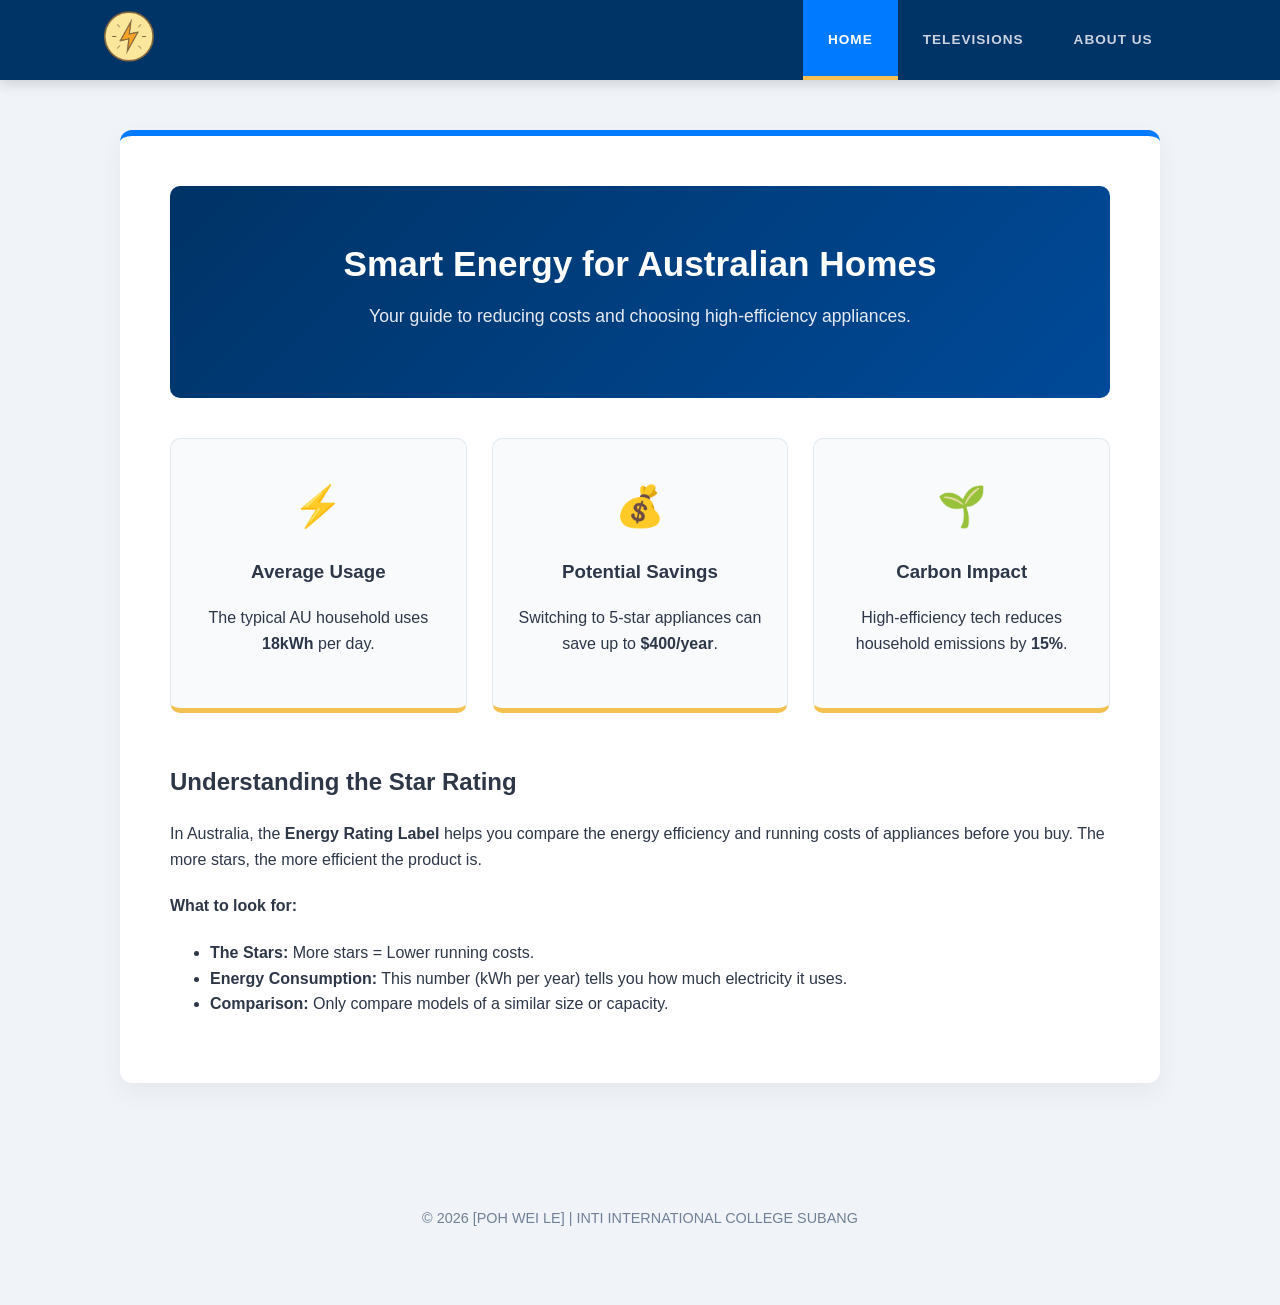
==== Exercise 0.2/energy-webpage-v1/index.html @ 5f078d27 "Exercise 0.2_POH WEI LE" ====
<!DOCTYPE html>
<html lang="en">
<head>
    <meta charset="UTF-8">
    <meta name="viewport" content="width=device-width, initial-scale=1.0">
    <title>Energy Wise Australia</title>
    <link rel="stylesheet" href="./css/styles.css?v=1.2">
</head>
<body>

    <header>
        <nav id="top-nav">
            <div class="logo-container">
                <img src="images/PowerIcon.png" alt="Power Logo" id="home-logo" onclick="showPage('home')">
            </div>
            <ul class="nav-links">
                <li><a href="#" id="link-home" class="active" onclick="showPage('home')">Home</a></li>
                <li><a href="#" id="link-televisions" onclick="showPage('televisions')">Televisions</a></li>
                <li><a href="#" id="link-about" onclick="showPage('about')">About Us</a></li>
            </ul>
        </nav>
    </header>

    <main id="content">
        <section id="home" class="page">
            <div class="hero-banner">
                <h1>Smart Energy for Australian Homes</h1>
                <p class="subtitle">Your guide to reducing costs and choosing high-efficiency appliances.</p>
            </div>

            <div class="stats-grid">
                <div class="stat-card">
                    <span class="stat-icon">⚡</span>
                    <h3>Average Usage</h3>
                    <p>The typical AU household uses <strong>18kWh</strong> per day.</p>
                </div>
                <div class="stat-card">
                    <span class="stat-icon">💰</span>
                    <h3>Potential Savings</h3>
                    <p>Switching to 5-star appliances can save up to <strong>$400/year</strong>.</p>
                </div>
                <div class="stat-card">
                    <span class="stat-icon">🌱</span>
                    <h3>Carbon Impact</h3>
                    <p>High-efficiency tech reduces household emissions by <strong>15%</strong>.</p>
                </div>
            </div>

            <div class="info-section">
                <h2>Understanding the Star Rating</h2>
                <p>In Australia, the <strong>Energy Rating Label</strong> helps you compare the energy efficiency and running costs of appliances before you buy. The more stars, the more efficient the product is.</p>
                
                <div class="label-guide">
                    <div class="guide-text">
                        <h4>What to look for:</h4>
                        <ul>
                            <li><strong>The Stars:</strong> More stars = Lower running costs.</li>
                            <li><strong>Energy Consumption:</strong> This number (kWh per year) tells you how much electricity it uses.</li>
                            <li><strong>Comparison:</strong> Only compare models of a similar size or capacity.</li>
                        </ul>
                    </div>
                </div>
            </div>
        </section>

        <section id="televisions" class="page" style="display:none;">
            <h1>Television Energy Ratings</h1>
            <p>Compare the energy consumption of popular television models currently in the Australian market.</p>
            <div id="csv-table-container">
                <p>Loading energy data...</p>
            </div>
        </section>

        <section id="about" class="page" style="display:none;">
            <h1>About Energy Wise Australia</h1>
            <div class="about-container">
                <p class="lead-text">
                    Welcome to <strong>Energy Wise Australia</strong>, your independent resource for navigating the landscape of home appliance efficiency. 
                </p>

                <h3>Our Mission</h3>
                <p>
                    Our goal is simple: to empower Australian households with the data they need to reduce their carbon footprint and lower utility bills. Choosing the right appliance is about the long-term "total cost of ownership."
                </p>

                <div class="highlight-box">
                    <h4>Why Energy Ratings Matter:</h4>
                    <ul>
                        <li><strong>Financial Savings:</strong> High-efficiency appliances save hundreds annually.</li>
                        <li><strong>Environmental Impact:</strong> Lower demand reduces grid-wide emissions.</li>
                        <li><strong>Market Transparency:</strong> We provide accurate consumption figures (kWh/year).</li>
                    </ul>
                </div>

                <h3>The Australian Context</h3>
                <p>
                    Australia has some of the most rigorous energy rating standards in the world. The <strong>Star Rating</strong> system helps consumers compare products like televisions and refrigerators across different climate zones.
                </p>
            </div>
        </section>
    </main>

    <footer>
        <p>&copy; 2026 [POH WEI LE] | INTI INTERNATIONAL COLLEGE SUBANG</p>
    </footer>

    <script src="js/scripts.js"></script>
</body>
</html>
---- Exercise 0.2/energy-webpage-v1/css/styles.css ----
/* VARIABLES & RESET */
:root {
    --primary-blue: #003366;      /* Deep Navy */
    --electric-blue: #007BFF;     /* Action Blue */
    --bg-ice: #f0f4f8;            /* Soft Blue Background */
    --logo-yellow: #F3C052;       /* Your Logo Gold */
    --text-dark: #2d3748;
    --text-muted: #718096;
    --white: #ffffff;
}

* {
    box-sizing: border-box;
}

body {
    font-family: 'Segoe UI', Tahoma, Geneva, Verdana, sans-serif;
    margin: 0;
    background-color: var(--bg-ice);
    color: var(--text-dark);
    line-height: 1.6;
}

/* NAVIGATION BAR */
#top-nav {
    display: flex;
    justify-content: space-between;
    align-items: center;
    padding: 0 8%;
    background-color: var(--primary-blue);
    height: 80px;
    box-shadow: 0 4px 12px rgba(0,0,0,0.15);
    position: sticky;
    top: 0;
    z-index: 1000;
}

#home-logo {
    height: 55px;
    cursor: pointer;
    transition: transform 0.3s ease;
}

#home-logo:hover {
    transform: scale(1.1) rotate(5deg);
}

.nav-links {
    list-style: none;
    display: flex;
    margin: 0;
    height: 100%;
}

.nav-links li {
    display: flex;
    align-items: center;
}

.nav-links a {
    color: #cbd5e0;
    text-decoration: none;
    padding: 0 25px;
    height: 100%;
    display: flex;
    align-items: center;
    font-weight: 600;
    text-transform: uppercase;
    font-size: 0.85rem;
    letter-spacing: 1px;
    transition: all 0.3s ease;
}

/* Hover & Active Feedback */
.nav-links a:hover {
    color: var(--logo-yellow);
    background-color: rgba(255, 255, 255, 0.05);
}

.nav-links a.active {
    color: var(--white);
    background-color: var(--electric-blue);
    box-shadow: inset 0 -4px 0 var(--logo-yellow);
}

/* MAIN CONTENT LAYOUT */
main {
    max-width: 1100px;
    margin: 50px auto;
    padding: 0 30px;
}

.page {
    background: var(--white);
    padding: 50px;
    border-radius: 12px;
    box-shadow: 0 10px 25px rgba(0,0,0,0.05);
    border-top: 6px solid var(--electric-blue);
    animation: fadeIn 0.4s ease-out;
}

@keyframes fadeIn {
    from { opacity: 0; transform: translateY(10px); }
    to { opacity: 1; transform: translateY(0); }
}

/* HOME PAGE ELEMENTS */
.hero-banner {
    text-align: center;
    padding: 50px 30px;
    background: linear-gradient(135deg, var(--primary-blue), #004a99);
    color: var(--white);
    border-radius: 10px;
    margin-bottom: 40px;
}

.hero-banner h1 { margin: 0; font-size: 2.2rem; }
.subtitle { font-size: 1.1rem; opacity: 0.9; margin-top: 10px; }

.stats-grid {
    display: grid;
    grid-template-columns: repeat(auto-fit, minmax(280px, 1fr));
    gap: 25px;
    margin-bottom: 50px;
}

.stat-card {
    background: #f8fafc;
    padding: 35px 25px;
    border-radius: 10px;
    text-align: center;
    border: 1px solid #e2e8f0;
    border-bottom: 5px solid var(--logo-yellow);
    transition: transform 0.3s ease;
}

.stat-card:hover { transform: translateY(-8px); }
.stat-icon { font-size: 2.5rem; display: block; margin-bottom: 15px; }

/* DATA TABLE (THE WIDE LOOK) */
.energy-table {
    width: 100%;
    border-collapse: collapse;
    margin-top: 40px;
    border-radius: 10px;
    overflow: hidden;
    border: 1px solid #e2e8f0;
}

.energy-table th {
    background-color: var(--primary-blue);
    color: var(--white);
    padding: 22px 20px; /* Tall Headers */
    text-align: left;
    font-size: 0.9rem;
}

.energy-table td {
    padding: 25px 20px; /* Extra Wide vertical spacing */
    border-bottom: 1px solid #edf2f7;
    font-size: 1.05rem;
}

.energy-table tr:last-child td { border-bottom: none; }
.energy-table tr:nth-child(even) { background-color: #fcfdfe; }
.energy-table tr:hover { background-color: #f0f7ff; }

/* ABOUT PAGE ELEMENTS */
.lead-text {
    font-size: 1.25rem;
    color: var(--primary-blue);
    border-left: 5px solid var(--logo-yellow);
    padding-left: 20px;
    margin-bottom: 30px;
}

.highlight-box {
    background-color: #eef6ff;
    padding: 30px;
    border-radius: 8px;
    margin: 40px 0;
}

/* FOOTER */
footer {
    text-align: center;
    padding: 60px 20px;
    color: var(--text-muted);
    font-size: 0.9rem;
}
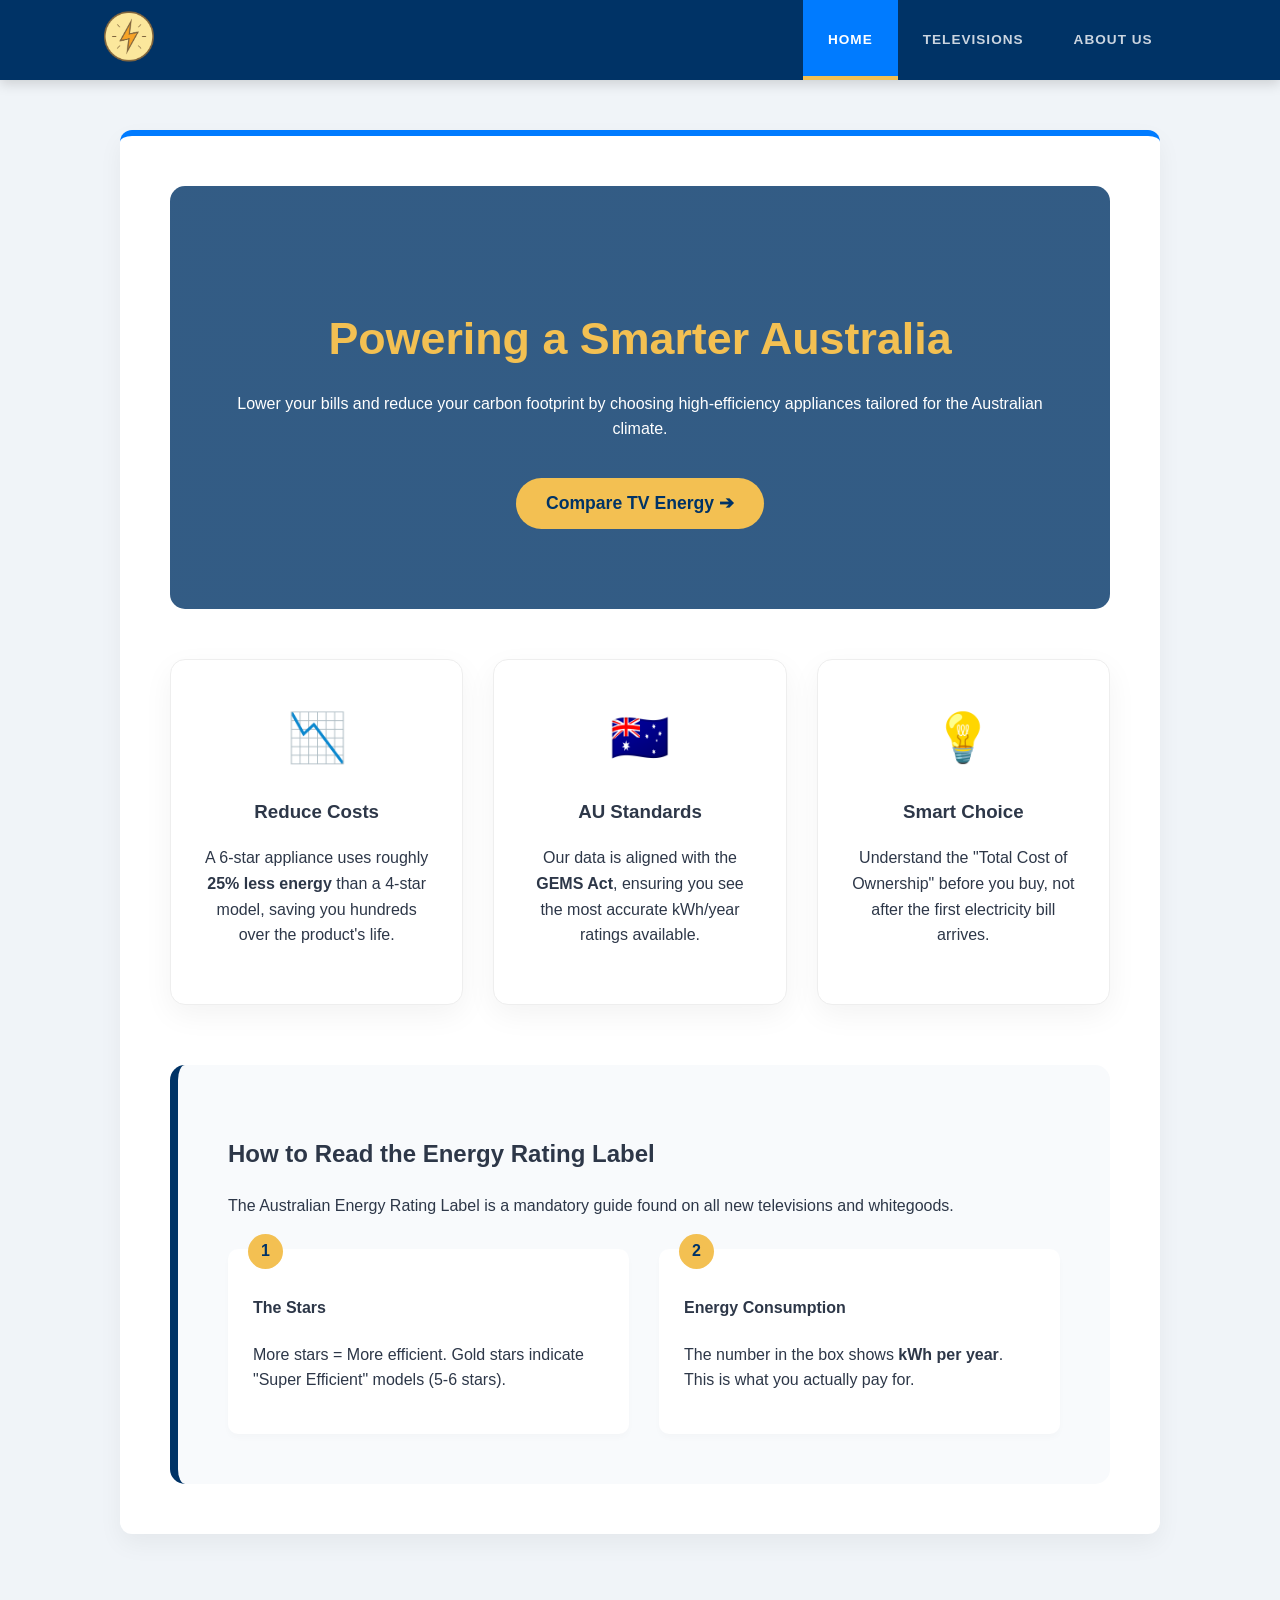
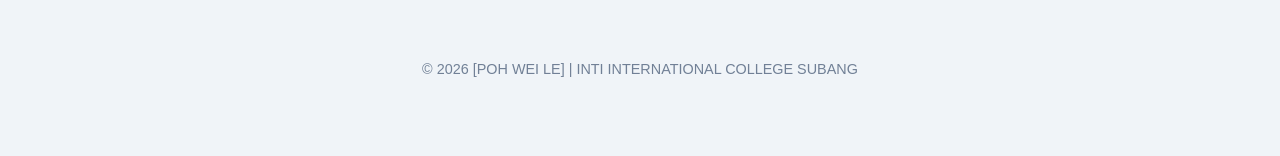
==== commit cd8a627a: "update" ====
--- a/Exercise 0.2/energy-webpage-v1/index.html
+++ b/Exercise 0.2/energy-webpage-v1/index.html
@@ -4,7 +4,7 @@
     <meta charset="UTF-8">
     <meta name="viewport" content="width=device-width, initial-scale=1.0">
     <title>Energy Wise Australia</title>
-    <link rel="stylesheet" href="./css/styles.css?v=1.2">
+    <link rel="stylesheet" href="./css/style.css">
 </head>
 <body>
 
@@ -23,41 +23,46 @@
 
     <main id="content">
         <section id="home" class="page">
-            <div class="hero-banner">
-                <h1>Smart Energy for Australian Homes</h1>
-                <p class="subtitle">Your guide to reducing costs and choosing high-efficiency appliances.</p>
-            </div>
-
-            <div class="stats-grid">
-                <div class="stat-card">
-                    <span class="stat-icon">⚡</span>
-                    <h3>Average Usage</h3>
-                    <p>The typical AU household uses <strong>18kWh</strong> per day.</p>
-                </div>
-                <div class="stat-card">
-                    <span class="stat-icon">💰</span>
-                    <h3>Potential Savings</h3>
-                    <p>Switching to 5-star appliances can save up to <strong>$400/year</strong>.</p>
-                </div>
-                <div class="stat-card">
-                    <span class="stat-icon">🌱</span>
-                    <h3>Carbon Impact</h3>
-                    <p>High-efficiency tech reduces household emissions by <strong>15%</strong>.</p>
+            <div class="hero-section">
+                <div class="hero-content">
+                    <h1>Powering a Smarter Australia</h1>
+                    <p>Lower your bills and reduce your carbon footprint by choosing high-efficiency appliances tailored for the Australian climate.</p>
+                    <button class="cta-button" onclick="showPage('televisions')">Compare TV Energy ➔</button>
                 </div>
             </div>
 
-            <div class="info-section">
-                <h2>Understanding the Star Rating</h2>
-                <p>In Australia, the <strong>Energy Rating Label</strong> helps you compare the energy efficiency and running costs of appliances before you buy. The more stars, the more efficient the product is.</p>
+            <div class="features-grid">
+                <div class="feature-card">
+                    <div class="card-icon">📉</div>
+                    <h3>Reduce Costs</h3>
+                    <p>A 6-star appliance uses roughly <strong>25% less energy</strong> than a 4-star model, saving you hundreds over the product's life.</p>
+                </div>
+                <div class="feature-card">
+                    <div class="card-icon">🇦🇺</div>
+                    <h3>AU Standards</h3>
+                    <p>Our data is aligned with the <strong>GEMS Act</strong>, ensuring you see the most accurate kWh/year ratings available.</p>
+                </div>
+                <div class="feature-card">
+                    <div class="card-icon">💡</div>
+                    <h3>Smart Choice</h3>
+                    <p>Understand the "Total Cost of Ownership" before you buy, not after the first electricity bill arrives.</p>
+                </div>
+            </div>
+
+            <div class="label-explainer">
+                <h2>How to Read the Energy Rating Label</h2>
+                <p>The Australian Energy Rating Label is a mandatory guide found on all new televisions and whitegoods.</p>
                 
-                <div class="label-guide">
-                    <div class="guide-text">
-                        <h4>What to look for:</h4>
-                        <ul>
-                            <li><strong>The Stars:</strong> More stars = Lower running costs.</li>
-                            <li><strong>Energy Consumption:</strong> This number (kWh per year) tells you how much electricity it uses.</li>
-                            <li><strong>Comparison:</strong> Only compare models of a similar size or capacity.</li>
-                        </ul>
+                <div class="guide-flex">
+                    <div class="guide-box">
+                        <span class="number">1</span>
+                        <h4>The Stars</h4>
+                        <p>More stars = More efficient. Gold stars indicate "Super Efficient" models (5-6 stars).</p>
+                    </div>
+                    <div class="guide-box">
+                        <span class="number">2</span>
+                        <h4>Energy Consumption</h4>
+                        <p>The number in the box shows <strong>kWh per year</strong>. This is what you actually pay for.</p>
                     </div>
                 </div>
             </div>
@@ -66,37 +71,59 @@
         <section id="televisions" class="page" style="display:none;">
             <h1>Television Energy Ratings</h1>
             <p>Compare the energy consumption of popular television models currently in the Australian market.</p>
+            
+            <div class="search-container">
+                <input type="text" id="tvSearch" onkeyup="filterTable()" placeholder="Search by Brand or Model...">
+            </div>
+
             <div id="csv-table-container">
                 <p>Loading energy data...</p>
             </div>
         </section>
 
         <section id="about" class="page" style="display:none;">
-            <h1>About Energy Wise Australia</h1>
-            <div class="about-container">
-                <p class="lead-text">
-                    Welcome to <strong>Energy Wise Australia</strong>, your independent resource for navigating the landscape of home appliance efficiency. 
-                </p>
+            <div class="about-hero">
+                <h1>Our Commitment to Australia</h1>
+                <p class="lead-text">Empowering households with transparency, data, and sustainable choices since 2026.</p>
+            </div>
 
-                <h3>Our Mission</h3>
-                <p>
-                    Our goal is simple: to empower Australian households with the data they need to reduce their carbon footprint and lower utility bills. Choosing the right appliance is about the long-term "total cost of ownership."
-                </p>
+            <div class="pillars-grid">
+                <div class="pillar-card">
+                    <div class="pillar-icon">🎯</div>
+                    <h4>Accuracy</h4>
+                    <p>We source data directly from national energy archives to ensure every kWh is accounted for.</p>
+                </div>
+                <div class="pillar-card">
+                    <div class="pillar-icon">🌿</div>
+                    <h4>Sustainability</h4>
+                    <p>Our mission is to reduce the national carbon footprint, one appliance at a time.</p>
+                </div>
+                <div class="pillar-card">
+                    <div class="pillar-icon">🤝</div>
+                    <h4>Independence</h4>
+                    <p>Energy Wise Australia is a neutral platform. Our star ratings are based on physics, not ads.</p>
+                </div>
+            </div>
 
-                <div class="highlight-box">
-                    <h4>Why Energy Ratings Matter:</h4>
-                    <ul>
-                        <li><strong>Financial Savings:</strong> High-efficiency appliances save hundreds annually.</li>
-                        <li><strong>Environmental Impact:</strong> Lower demand reduces grid-wide emissions.</li>
-                        <li><strong>Market Transparency:</strong> We provide accurate consumption figures (kWh/year).</li>
-                    </ul>
+            <div class="about-content-split">
+                <div class="text-content">
+                    <h3>Why We Do It</h3>
+                    <p>The Australian energy market is one of the most complex in the world. With rising costs and a shift toward renewable energy, understanding how much power your TV or fridge pulls from the grid is no longer a luxury—it's a necessity.</p>
+                    
+                    <div class="mini-stat">
+                        <span class="stat-number">10+ Stars</span>
+                        <p>We track the latest "Super Efficient" appliances that go beyond the standard 6-star rating.</p>
+                    </div>
                 </div>
+                
+                <div class="visual-content">
+                    <div class="star-rating-preview">
+                        <div class="star-row">★★★★★</div>
+                        <p>The standard of excellence in the Australian market.</p>
+                    </div>
+                </div>
+            </div>
 
-                <h3>The Australian Context</h3>
-                <p>
-                    Australia has some of the most rigorous energy rating standards in the world. The <strong>Star Rating</strong> system helps consumers compare products like televisions and refrigerators across different climate zones.
-                </p>
-            </div>
         </section>
     </main>
 
@@ -104,6 +131,6 @@
         <p>&copy; 2026 [POH WEI LE] | INTI INTERNATIONAL COLLEGE SUBANG</p>
     </footer>
 
-    <script src="js/scripts.js"></script>
+    <script src="js/script.js"></script>
 </body>
 </html>
--- a/Exercise 0.2/energy-webpage-v1/css/style.css
+++ b/Exercise 0.2/energy-webpage-v1/css/style.css
@@ -0,0 +1,406 @@
+/* VARIABLES & RESET */
+:root {
+    --primary-blue: #003366;      /* Deep Navy */
+    --electric-blue: #007BFF;     /* Action Blue */
+    --bg-ice: #f0f4f8;            /* Soft Blue Background */
+    --logo-yellow: #F3C052;       /* Your Logo Gold */
+    --text-dark: #2d3748;
+    --text-muted: #718096;
+    --white: #ffffff;
+}
+
+* {
+    box-sizing: border-box;
+}
+
+body {
+    font-family: 'Segoe UI', Tahoma, Geneva, Verdana, sans-serif;
+    margin: 0;
+    background-color: var(--bg-ice);
+    color: var(--text-dark);
+    line-height: 1.6;
+}
+
+/* NAVIGATION BAR */
+#top-nav {
+    display: flex;
+    justify-content: space-between;
+    align-items: center;
+    padding: 0 8%;
+    background-color: var(--primary-blue);
+    height: 80px;
+    box-shadow: 0 4px 12px rgba(0,0,0,0.15);
+    position: sticky;
+    top: 0;
+    z-index: 1000;
+}
+
+#home-logo {
+    height: 55px;
+    cursor: pointer;
+    transition: transform 0.3s ease;
+}
+
+#home-logo:hover {
+    transform: scale(1.1) rotate(5deg);
+}
+
+.nav-links {
+    list-style: none;
+    display: flex;
+    margin: 0;
+    height: 100%;
+}
+
+.nav-links li {
+    display: flex;
+    align-items: center;
+}
+
+.nav-links a {
+    color: #cbd5e0;
+    text-decoration: none;
+    padding: 0 25px;
+    height: 100%;
+    display: flex;
+    align-items: center;
+    font-weight: 600;
+    text-transform: uppercase;
+    font-size: 0.85rem;
+    letter-spacing: 1px;
+    transition: all 0.3s ease;
+}
+
+/* Hover & Active Feedback */
+.nav-links a:hover {
+    color: var(--logo-yellow);
+    background-color: rgba(255, 255, 255, 0.05);
+}
+
+.nav-links a.active {
+    color: var(--white);
+    background-color: var(--electric-blue);
+    box-shadow: inset 0 -4px 0 var(--logo-yellow);
+}
+
+/* MAIN CONTENT LAYOUT */
+main {
+    max-width: 1100px;
+    margin: 50px auto;
+    padding: 0 30px;
+}
+
+.page {
+    background: var(--white);
+    padding: 50px;
+    border-radius: 12px;
+    box-shadow: 0 10px 25px rgba(0,0,0,0.05);
+    border-top: 6px solid var(--electric-blue);
+    animation: fadeIn 0.4s ease-out;
+}
+
+@keyframes fadeIn {
+    from { opacity: 0; transform: translateY(10px); }
+    to { opacity: 1; transform: translateY(0); }
+}
+
+/* HOME PAGE ELEMENTS */
+.hero-banner {
+    text-align: center;
+    padding: 50px 30px;
+    background: linear-gradient(135deg, var(--primary-blue), #004a99);
+    color: var(--white);
+    border-radius: 10px;
+    margin-bottom: 40px;
+}
+
+.hero-banner h1 { margin: 0; font-size: 2.2rem; }
+.subtitle { font-size: 1.1rem; opacity: 0.9; margin-top: 10px; }
+
+.stats-grid {
+    display: grid;
+    grid-template-columns: repeat(auto-fit, minmax(280px, 1fr));
+    gap: 25px;
+    margin-bottom: 50px;
+}
+
+.stat-card {
+    background: #f8fafc;
+    padding: 35px 25px;
+    border-radius: 10px;
+    text-align: center;
+    border: 1px solid #e2e8f0;
+    border-bottom: 5px solid var(--logo-yellow);
+    transition: transform 0.3s ease;
+}
+
+.stat-card:hover { transform: translateY(-8px); }
+.stat-icon { font-size: 2.5rem; display: block; margin-bottom: 15px; }
+
+/* DATA TABLE (THE WIDE LOOK) */
+.energy-table {
+    width: 100%;
+    border-collapse: collapse;
+    margin-top: 40px;
+    border-radius: 10px;
+    overflow: hidden;
+    border: 1px solid #e2e8f0;
+}
+
+.energy-table th {
+    background-color: var(--primary-blue);
+    color: var(--white);
+    padding: 22px 20px; /* Tall Headers */
+    text-align: left;
+    font-size: 0.9rem;
+}
+
+.energy-table td {
+    padding: 25px 20px; /* Extra Wide vertical spacing */
+    border-bottom: 1px solid #edf2f7;
+    font-size: 1.05rem;
+}
+
+.energy-table tr:last-child td { border-bottom: none; }
+.energy-table tr:nth-child(even) { background-color: #fcfdfe; }
+.energy-table tr:hover { background-color: #f0f7ff; }
+
+/* ABOUT PAGE ELEMENTS */
+.lead-text {
+    font-size: 1.25rem;
+    color: var(--primary-blue);
+    border-left: 5px solid var(--logo-yellow);
+    padding-left: 20px;
+    margin-bottom: 30px;
+}
+
+.highlight-box {
+    background-color: #eef6ff;
+    padding: 30px;
+    border-radius: 8px;
+    margin: 40px 0;
+}
+
+/* FOOTER */
+footer {
+    text-align: center;
+    padding: 60px 20px;
+    color: var(--text-muted);
+    font-size: 0.9rem;
+}
+
+/* SEARCH CONTAINER */
+.search-container {
+    margin: 20px 0;
+    width: 100%;
+}
+
+#tvSearch {
+    width: 100%;
+    padding: 15px 20px;
+    font-size: 1rem;
+    border: 2px solid #e2e8f0;
+    border-radius: 8px;
+    outline: none;
+    transition: border-color 0.3s ease;
+}
+
+#tvSearch:focus {
+    border-color: var(--electric-blue);
+    box-shadow: 0 0 8px rgba(0, 123, 255, 0.2);
+}
+
+/* Add a small magnifying glass icon feel with a background color */
+#tvSearch::placeholder {
+    color: var(--text-muted);
+    font-style: italic;
+}
+
+/* Home Page Enhancements */
+
+/* Hero Section */
+.hero-section {
+    background: linear-gradient(rgba(0, 51, 102, 0.8), rgba(0, 51, 102, 0.8)), 
+                url('https://images.unsplash.com/photo-1473341304170-971dccb5ac1e?auto=format&fit=crop&q=80&w=1000');
+    background-size: cover;
+    background-position: center;
+    padding: 80px 40px;
+    border-radius: 15px;
+    color: white;
+    text-align: center;
+    margin-bottom: 50px;
+}
+
+.hero-content h1 {
+    font-size: 2.8rem;
+    margin-bottom: 15px;
+    color: var(--logo-yellow);
+}
+
+.cta-button {
+    background-color: var(--logo-yellow);
+    color: var(--primary-blue);
+    border: none;
+    padding: 15px 30px;
+    font-size: 1.1rem;
+    font-weight: 700;
+    border-radius: 50px;
+    cursor: pointer;
+    transition: 0.3s ease;
+    margin-top: 20px;
+}
+
+.cta-button:hover {
+    background-color: white;
+    transform: scale(1.05);
+}
+
+/* Features Grid */
+.features-grid {
+    display: grid;
+    grid-template-columns: repeat(auto-fit, minmax(280px, 1fr));
+    gap: 30px;
+    margin-bottom: 60px;
+}
+
+.feature-card {
+    background: white;
+    padding: 40px 30px;
+    border-radius: 15px;
+    text-align: center;
+    box-shadow: 0 10px 30px rgba(0,0,0,0.05);
+    border: 1px solid #eee;
+    transition: all 0.3s ease;
+}
+
+.feature-card:hover {
+    transform: translateY(-10px);
+    border-color: var(--electric-blue);
+}
+
+.card-icon {
+    font-size: 3rem;
+    margin-bottom: 20px;
+}
+
+/* Label Explainer */
+.label-explainer {
+    background: #f8fafc;
+    padding: 50px;
+    border-radius: 15px;
+    border-left: 8px solid var(--primary-blue);
+}
+
+.guide-flex {
+    display: flex;
+    gap: 30px;
+    margin-top: 30px;
+    flex-wrap: wrap;
+}
+
+.guide-box {
+    flex: 1;
+    min-width: 250px;
+    background: white;
+    padding: 25px;
+    border-radius: 10px;
+    position: relative;
+    box-shadow: 0 4px 6px rgba(0,0,0,0.02);
+}
+
+.number {
+    position: absolute;
+    top: -15px;
+    left: 20px;
+    background: var(--logo-yellow);
+    color: var(--primary-blue);
+    width: 35px;
+    height: 35px;
+    display: flex;
+    align-items: center;
+    justify-content: center;
+    border-radius: 50%;
+    font-weight: bold;
+}
+
+/* About Page Enhancements */
+
+.about-hero {
+    text-align: center;
+    padding: 40px 0;
+    border-bottom: 2px solid var(--bg-ice);
+    margin-bottom: 40px;
+}
+
+.about-hero h1 {
+    color: var(--primary-blue);
+    font-size: 2.5rem;
+    margin-bottom: 10px;
+}
+
+/* Pillars Grid */
+.pillars-grid {
+    display: grid;
+    grid-template-columns: repeat(auto-fit, minmax(200px, 1fr));
+    gap: 20px;
+    margin-bottom: 50px;
+}
+
+.pillar-card {
+    background: #fff;
+    padding: 30px;
+    border-radius: 12px;
+    text-align: center;
+    box-shadow: 0 5px 15px rgba(0,0,0,0.03);
+    transition: 0.3s;
+}
+
+.pillar-card:hover {
+    background-color: var(--primary-blue);
+    color: white;
+    transform: translateY(-5px);
+}
+
+.pillar-icon {
+    font-size: 2.5rem;
+    margin-bottom: 15px;
+}
+
+/* Split Content */
+.about-content-split {
+    display: flex;
+    gap: 50px;
+    align-items: center;
+    margin-top: 40px;
+    flex-wrap: wrap;
+}
+
+.text-content { flex: 2; min-width: 300px; }
+.visual-content { 
+    flex: 1; 
+    min-width: 250px; 
+    background: var(--logo-yellow);
+    padding: 40px;
+    border-radius: 20px;
+    text-align: center;
+    color: var(--primary-blue);
+}
+
+.star-row {
+    font-size: 2rem;
+    margin-bottom: 10px;
+    letter-spacing: 5px;
+}
+
+.mini-stat {
+    margin-top: 20px;
+    padding: 15px;
+    background: var(--bg-ice);
+    border-radius: 8px;
+}
+
+.stat-number {
+    font-weight: bold;
+    color: var(--electric-blue);
+    font-size: 1.2rem;
+}
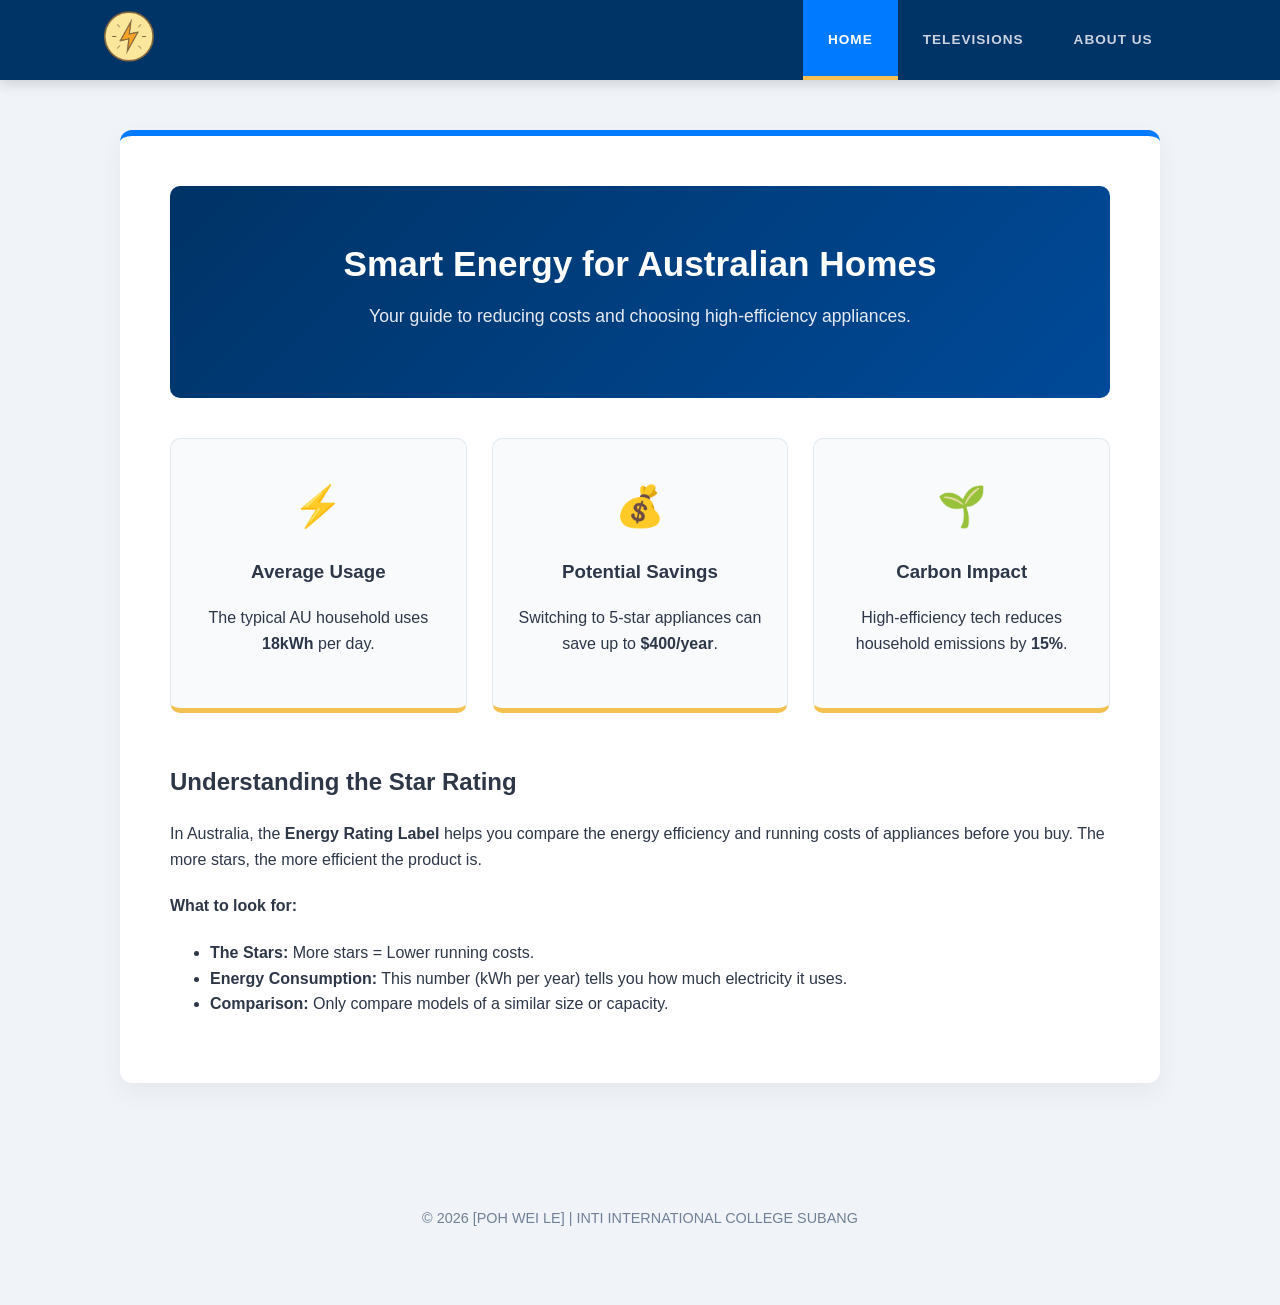
==== commit 1da32de4: "Revert "update" This reverts commit cd8a627a2b4aac8ff964351d7fc990b9761b6747." ====
--- a/Exercise 0.2/energy-webpage-v1/index.html
+++ b/Exercise 0.2/energy-webpage-v1/index.html
@@ -4,7 +4,7 @@
     <meta charset="UTF-8">
     <meta name="viewport" content="width=device-width, initial-scale=1.0">
     <title>Energy Wise Australia</title>
-    <link rel="stylesheet" href="./css/style.css">
+    <link rel="stylesheet" href="./css/styles.css?v=1.2">
 </head>
 <body>
 
@@ -23,46 +23,41 @@
 
     <main id="content">
         <section id="home" class="page">
-            <div class="hero-section">
-                <div class="hero-content">
-                    <h1>Powering a Smarter Australia</h1>
-                    <p>Lower your bills and reduce your carbon footprint by choosing high-efficiency appliances tailored for the Australian climate.</p>
-                    <button class="cta-button" onclick="showPage('televisions')">Compare TV Energy ➔</button>
+            <div class="hero-banner">
+                <h1>Smart Energy for Australian Homes</h1>
+                <p class="subtitle">Your guide to reducing costs and choosing high-efficiency appliances.</p>
+            </div>
+
+            <div class="stats-grid">
+                <div class="stat-card">
+                    <span class="stat-icon">⚡</span>
+                    <h3>Average Usage</h3>
+                    <p>The typical AU household uses <strong>18kWh</strong> per day.</p>
+                </div>
+                <div class="stat-card">
+                    <span class="stat-icon">💰</span>
+                    <h3>Potential Savings</h3>
+                    <p>Switching to 5-star appliances can save up to <strong>$400/year</strong>.</p>
+                </div>
+                <div class="stat-card">
+                    <span class="stat-icon">🌱</span>
+                    <h3>Carbon Impact</h3>
+                    <p>High-efficiency tech reduces household emissions by <strong>15%</strong>.</p>
                 </div>
             </div>
 
-            <div class="features-grid">
-                <div class="feature-card">
-                    <div class="card-icon">📉</div>
-                    <h3>Reduce Costs</h3>
-                    <p>A 6-star appliance uses roughly <strong>25% less energy</strong> than a 4-star model, saving you hundreds over the product's life.</p>
-                </div>
-                <div class="feature-card">
-                    <div class="card-icon">🇦🇺</div>
-                    <h3>AU Standards</h3>
-                    <p>Our data is aligned with the <strong>GEMS Act</strong>, ensuring you see the most accurate kWh/year ratings available.</p>
-                </div>
-                <div class="feature-card">
-                    <div class="card-icon">💡</div>
-                    <h3>Smart Choice</h3>
-                    <p>Understand the "Total Cost of Ownership" before you buy, not after the first electricity bill arrives.</p>
-                </div>
-            </div>
-
-            <div class="label-explainer">
-                <h2>How to Read the Energy Rating Label</h2>
-                <p>The Australian Energy Rating Label is a mandatory guide found on all new televisions and whitegoods.</p>
+            <div class="info-section">
+                <h2>Understanding the Star Rating</h2>
+                <p>In Australia, the <strong>Energy Rating Label</strong> helps you compare the energy efficiency and running costs of appliances before you buy. The more stars, the more efficient the product is.</p>
                 
-                <div class="guide-flex">
-                    <div class="guide-box">
-                        <span class="number">1</span>
-                        <h4>The Stars</h4>
-                        <p>More stars = More efficient. Gold stars indicate "Super Efficient" models (5-6 stars).</p>
-                    </div>
-                    <div class="guide-box">
-                        <span class="number">2</span>
-                        <h4>Energy Consumption</h4>
-                        <p>The number in the box shows <strong>kWh per year</strong>. This is what you actually pay for.</p>
+                <div class="label-guide">
+                    <div class="guide-text">
+                        <h4>What to look for:</h4>
+                        <ul>
+                            <li><strong>The Stars:</strong> More stars = Lower running costs.</li>
+                            <li><strong>Energy Consumption:</strong> This number (kWh per year) tells you how much electricity it uses.</li>
+                            <li><strong>Comparison:</strong> Only compare models of a similar size or capacity.</li>
+                        </ul>
                     </div>
                 </div>
             </div>
@@ -71,59 +66,37 @@
         <section id="televisions" class="page" style="display:none;">
             <h1>Television Energy Ratings</h1>
             <p>Compare the energy consumption of popular television models currently in the Australian market.</p>
-            
-            <div class="search-container">
-                <input type="text" id="tvSearch" onkeyup="filterTable()" placeholder="Search by Brand or Model...">
-            </div>
-
             <div id="csv-table-container">
                 <p>Loading energy data...</p>
             </div>
         </section>
 
         <section id="about" class="page" style="display:none;">
-            <div class="about-hero">
-                <h1>Our Commitment to Australia</h1>
-                <p class="lead-text">Empowering households with transparency, data, and sustainable choices since 2026.</p>
+            <h1>About Energy Wise Australia</h1>
+            <div class="about-container">
+                <p class="lead-text">
+                    Welcome to <strong>Energy Wise Australia</strong>, your independent resource for navigating the landscape of home appliance efficiency. 
+                </p>
+
+                <h3>Our Mission</h3>
+                <p>
+                    Our goal is simple: to empower Australian households with the data they need to reduce their carbon footprint and lower utility bills. Choosing the right appliance is about the long-term "total cost of ownership."
+                </p>
+
+                <div class="highlight-box">
+                    <h4>Why Energy Ratings Matter:</h4>
+                    <ul>
+                        <li><strong>Financial Savings:</strong> High-efficiency appliances save hundreds annually.</li>
+                        <li><strong>Environmental Impact:</strong> Lower demand reduces grid-wide emissions.</li>
+                        <li><strong>Market Transparency:</strong> We provide accurate consumption figures (kWh/year).</li>
+                    </ul>
+                </div>
+
+                <h3>The Australian Context</h3>
+                <p>
+                    Australia has some of the most rigorous energy rating standards in the world. The <strong>Star Rating</strong> system helps consumers compare products like televisions and refrigerators across different climate zones.
+                </p>
             </div>
-
-            <div class="pillars-grid">
-                <div class="pillar-card">
-                    <div class="pillar-icon">🎯</div>
-                    <h4>Accuracy</h4>
-                    <p>We source data directly from national energy archives to ensure every kWh is accounted for.</p>
-                </div>
-                <div class="pillar-card">
-                    <div class="pillar-icon">🌿</div>
-                    <h4>Sustainability</h4>
-                    <p>Our mission is to reduce the national carbon footprint, one appliance at a time.</p>
-                </div>
-                <div class="pillar-card">
-                    <div class="pillar-icon">🤝</div>
-                    <h4>Independence</h4>
-                    <p>Energy Wise Australia is a neutral platform. Our star ratings are based on physics, not ads.</p>
-                </div>
-            </div>
-
-            <div class="about-content-split">
-                <div class="text-content">
-                    <h3>Why We Do It</h3>
-                    <p>The Australian energy market is one of the most complex in the world. With rising costs and a shift toward renewable energy, understanding how much power your TV or fridge pulls from the grid is no longer a luxury—it's a necessity.</p>
-                    
-                    <div class="mini-stat">
-                        <span class="stat-number">10+ Stars</span>
-                        <p>We track the latest "Super Efficient" appliances that go beyond the standard 6-star rating.</p>
-                    </div>
-                </div>
-                
-                <div class="visual-content">
-                    <div class="star-rating-preview">
-                        <div class="star-row">★★★★★</div>
-                        <p>The standard of excellence in the Australian market.</p>
-                    </div>
-                </div>
-            </div>
-
         </section>
     </main>
 
@@ -131,6 +104,6 @@
         <p>&copy; 2026 [POH WEI LE] | INTI INTERNATIONAL COLLEGE SUBANG</p>
     </footer>
 
-    <script src="js/script.js"></script>
+    <script src="js/scripts.js"></script>
 </body>
 </html>
--- a/Exercise 0.2/energy-webpage-v1/css/styles.css
+++ b/Exercise 0.2/energy-webpage-v1/css/styles.css
@@ -0,0 +1,190 @@
+/* VARIABLES & RESET */
+:root {
+    --primary-blue: #003366;      /* Deep Navy */
+    --electric-blue: #007BFF;     /* Action Blue */
+    --bg-ice: #f0f4f8;            /* Soft Blue Background */
+    --logo-yellow: #F3C052;       /* Your Logo Gold */
+    --text-dark: #2d3748;
+    --text-muted: #718096;
+    --white: #ffffff;
+}
+
+* {
+    box-sizing: border-box;
+}
+
+body {
+    font-family: 'Segoe UI', Tahoma, Geneva, Verdana, sans-serif;
+    margin: 0;
+    background-color: var(--bg-ice);
+    color: var(--text-dark);
+    line-height: 1.6;
+}
+
+/* NAVIGATION BAR */
+#top-nav {
+    display: flex;
+    justify-content: space-between;
+    align-items: center;
+    padding: 0 8%;
+    background-color: var(--primary-blue);
+    height: 80px;
+    box-shadow: 0 4px 12px rgba(0,0,0,0.15);
+    position: sticky;
+    top: 0;
+    z-index: 1000;
+}
+
+#home-logo {
+    height: 55px;
+    cursor: pointer;
+    transition: transform 0.3s ease;
+}
+
+#home-logo:hover {
+    transform: scale(1.1) rotate(5deg);
+}
+
+.nav-links {
+    list-style: none;
+    display: flex;
+    margin: 0;
+    height: 100%;
+}
+
+.nav-links li {
+    display: flex;
+    align-items: center;
+}
+
+.nav-links a {
+    color: #cbd5e0;
+    text-decoration: none;
+    padding: 0 25px;
+    height: 100%;
+    display: flex;
+    align-items: center;
+    font-weight: 600;
+    text-transform: uppercase;
+    font-size: 0.85rem;
+    letter-spacing: 1px;
+    transition: all 0.3s ease;
+}
+
+/* Hover & Active Feedback */
+.nav-links a:hover {
+    color: var(--logo-yellow);
+    background-color: rgba(255, 255, 255, 0.05);
+}
+
+.nav-links a.active {
+    color: var(--white);
+    background-color: var(--electric-blue);
+    box-shadow: inset 0 -4px 0 var(--logo-yellow);
+}
+
+/* MAIN CONTENT LAYOUT */
+main {
+    max-width: 1100px;
+    margin: 50px auto;
+    padding: 0 30px;
+}
+
+.page {
+    background: var(--white);
+    padding: 50px;
+    border-radius: 12px;
+    box-shadow: 0 10px 25px rgba(0,0,0,0.05);
+    border-top: 6px solid var(--electric-blue);
+    animation: fadeIn 0.4s ease-out;
+}
+
+@keyframes fadeIn {
+    from { opacity: 0; transform: translateY(10px); }
+    to { opacity: 1; transform: translateY(0); }
+}
+
+/* HOME PAGE ELEMENTS */
+.hero-banner {
+    text-align: center;
+    padding: 50px 30px;
+    background: linear-gradient(135deg, var(--primary-blue), #004a99);
+    color: var(--white);
+    border-radius: 10px;
+    margin-bottom: 40px;
+}
+
+.hero-banner h1 { margin: 0; font-size: 2.2rem; }
+.subtitle { font-size: 1.1rem; opacity: 0.9; margin-top: 10px; }
+
+.stats-grid {
+    display: grid;
+    grid-template-columns: repeat(auto-fit, minmax(280px, 1fr));
+    gap: 25px;
+    margin-bottom: 50px;
+}
+
+.stat-card {
+    background: #f8fafc;
+    padding: 35px 25px;
+    border-radius: 10px;
+    text-align: center;
+    border: 1px solid #e2e8f0;
+    border-bottom: 5px solid var(--logo-yellow);
+    transition: transform 0.3s ease;
+}
+
+.stat-card:hover { transform: translateY(-8px); }
+.stat-icon { font-size: 2.5rem; display: block; margin-bottom: 15px; }
+
+/* DATA TABLE (THE WIDE LOOK) */
+.energy-table {
+    width: 100%;
+    border-collapse: collapse;
+    margin-top: 40px;
+    border-radius: 10px;
+    overflow: hidden;
+    border: 1px solid #e2e8f0;
+}
+
+.energy-table th {
+    background-color: var(--primary-blue);
+    color: var(--white);
+    padding: 22px 20px; /* Tall Headers */
+    text-align: left;
+    font-size: 0.9rem;
+}
+
+.energy-table td {
+    padding: 25px 20px; /* Extra Wide vertical spacing */
+    border-bottom: 1px solid #edf2f7;
+    font-size: 1.05rem;
+}
+
+.energy-table tr:last-child td { border-bottom: none; }
+.energy-table tr:nth-child(even) { background-color: #fcfdfe; }
+.energy-table tr:hover { background-color: #f0f7ff; }
+
+/* ABOUT PAGE ELEMENTS */
+.lead-text {
+    font-size: 1.25rem;
+    color: var(--primary-blue);
+    border-left: 5px solid var(--logo-yellow);
+    padding-left: 20px;
+    margin-bottom: 30px;
+}
+
+.highlight-box {
+    background-color: #eef6ff;
+    padding: 30px;
+    border-radius: 8px;
+    margin: 40px 0;
+}
+
+/* FOOTER */
+footer {
+    text-align: center;
+    padding: 60px 20px;
+    color: var(--text-muted);
+    font-size: 0.9rem;
+}
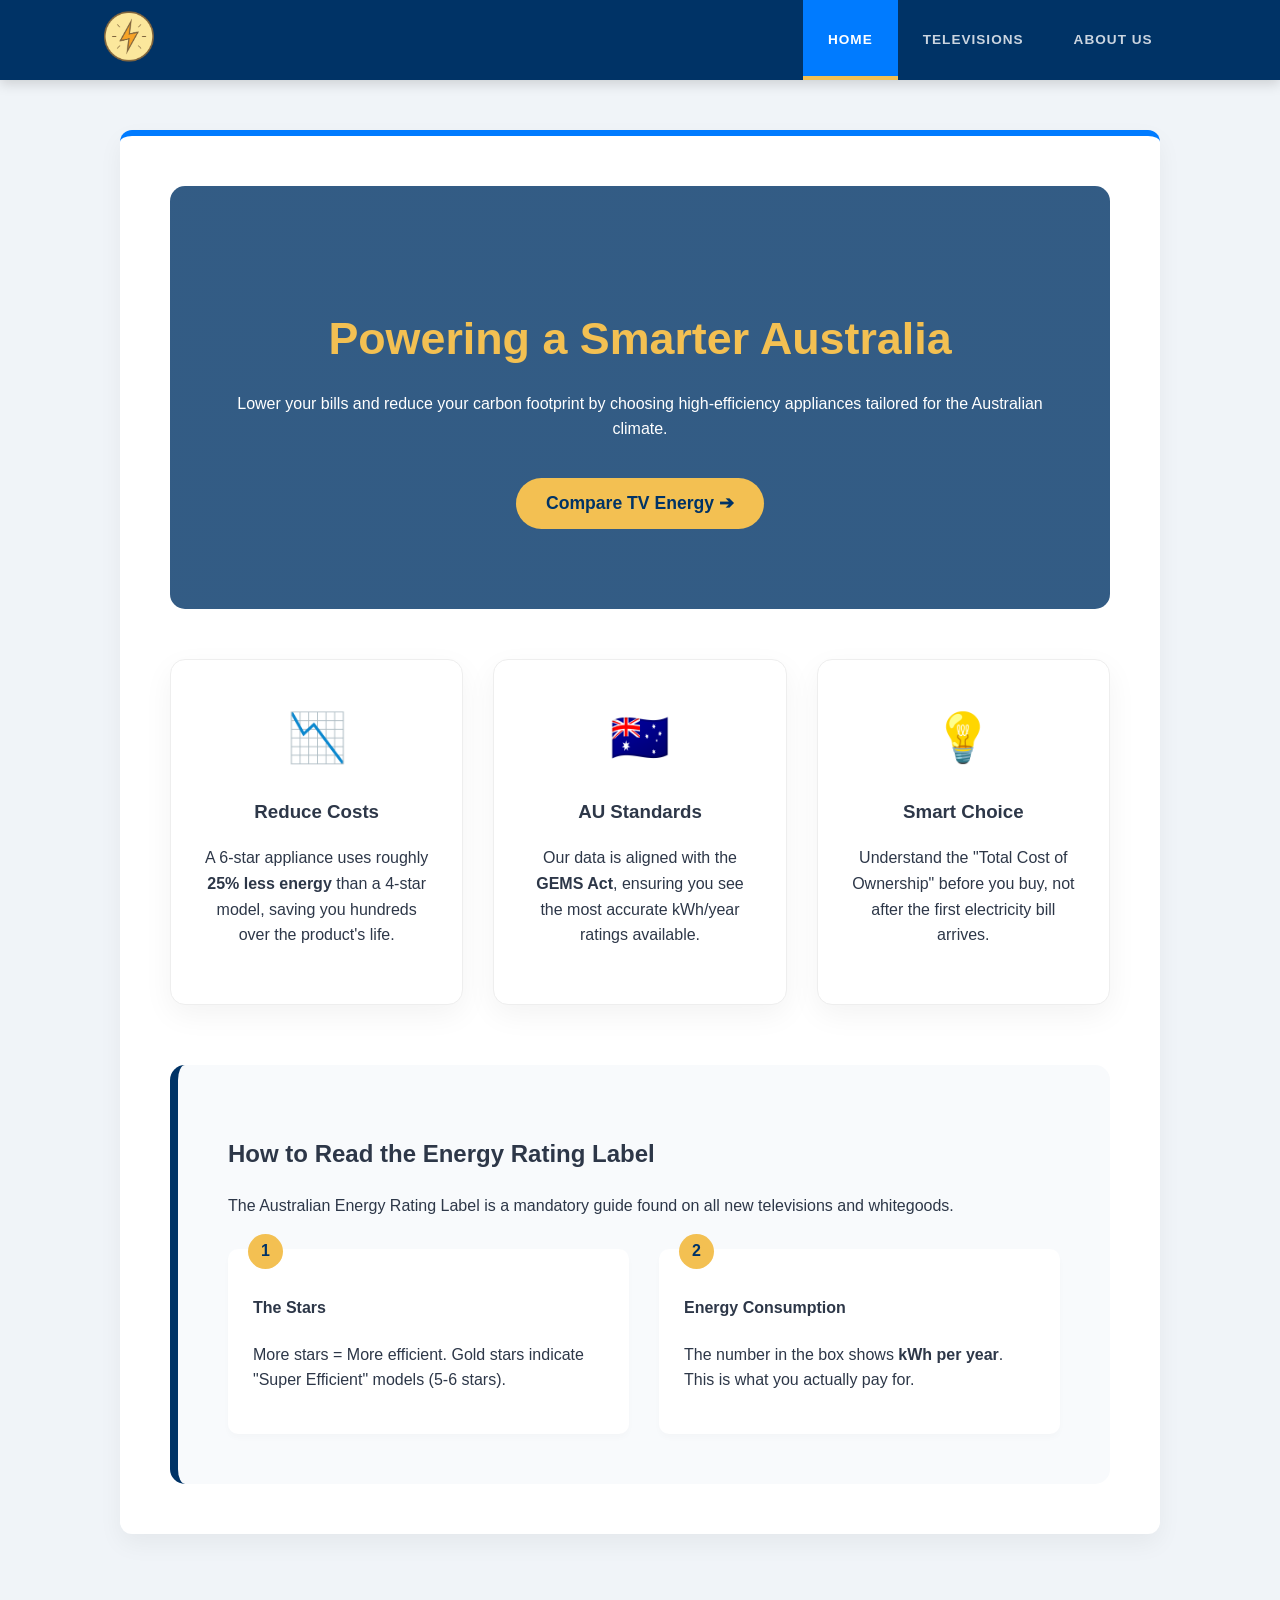
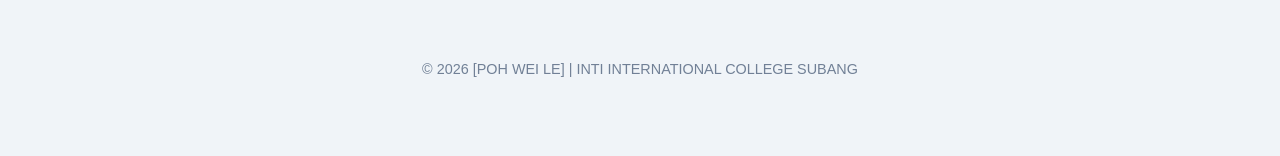
==== commit 7fefb34a: "Final Exercise 1" ====
--- a/Exercise 0.2/energy-webpage-v1/index.html
+++ b/Exercise 0.2/energy-webpage-v1/index.html
@@ -4,7 +4,7 @@
     <meta charset="UTF-8">
     <meta name="viewport" content="width=device-width, initial-scale=1.0">
     <title>Energy Wise Australia</title>
-    <link rel="stylesheet" href="./css/styles.css?v=1.2">
+    <link rel="stylesheet" href="./css/style.css">
 </head>
 <body>
 
@@ -23,41 +23,46 @@
 
     <main id="content">
         <section id="home" class="page">
-            <div class="hero-banner">
-                <h1>Smart Energy for Australian Homes</h1>
-                <p class="subtitle">Your guide to reducing costs and choosing high-efficiency appliances.</p>
-            </div>
-
-            <div class="stats-grid">
-                <div class="stat-card">
-                    <span class="stat-icon">⚡</span>
-                    <h3>Average Usage</h3>
-                    <p>The typical AU household uses <strong>18kWh</strong> per day.</p>
-                </div>
-                <div class="stat-card">
-                    <span class="stat-icon">💰</span>
-                    <h3>Potential Savings</h3>
-                    <p>Switching to 5-star appliances can save up to <strong>$400/year</strong>.</p>
-                </div>
-                <div class="stat-card">
-                    <span class="stat-icon">🌱</span>
-                    <h3>Carbon Impact</h3>
-                    <p>High-efficiency tech reduces household emissions by <strong>15%</strong>.</p>
+            <div class="hero-section">
+                <div class="hero-content">
+                    <h1>Powering a Smarter Australia</h1>
+                    <p>Lower your bills and reduce your carbon footprint by choosing high-efficiency appliances tailored for the Australian climate.</p>
+                    <button class="cta-button" onclick="showPage('televisions')">Compare TV Energy ➔</button>
                 </div>
             </div>
 
-            <div class="info-section">
-                <h2>Understanding the Star Rating</h2>
-                <p>In Australia, the <strong>Energy Rating Label</strong> helps you compare the energy efficiency and running costs of appliances before you buy. The more stars, the more efficient the product is.</p>
+            <div class="features-grid">
+                <div class="feature-card">
+                    <div class="card-icon">📉</div>
+                    <h3>Reduce Costs</h3>
+                    <p>A 6-star appliance uses roughly <strong>25% less energy</strong> than a 4-star model, saving you hundreds over the product's life.</p>
+                </div>
+                <div class="feature-card">
+                    <div class="card-icon">🇦🇺</div>
+                    <h3>AU Standards</h3>
+                    <p>Our data is aligned with the <strong>GEMS Act</strong>, ensuring you see the most accurate kWh/year ratings available.</p>
+                </div>
+                <div class="feature-card">
+                    <div class="card-icon">💡</div>
+                    <h3>Smart Choice</h3>
+                    <p>Understand the "Total Cost of Ownership" before you buy, not after the first electricity bill arrives.</p>
+                </div>
+            </div>
+
+            <div class="label-explainer">
+                <h2>How to Read the Energy Rating Label</h2>
+                <p>The Australian Energy Rating Label is a mandatory guide found on all new televisions and whitegoods.</p>
                 
-                <div class="label-guide">
-                    <div class="guide-text">
-                        <h4>What to look for:</h4>
-                        <ul>
-                            <li><strong>The Stars:</strong> More stars = Lower running costs.</li>
-                            <li><strong>Energy Consumption:</strong> This number (kWh per year) tells you how much electricity it uses.</li>
-                            <li><strong>Comparison:</strong> Only compare models of a similar size or capacity.</li>
-                        </ul>
+                <div class="guide-flex">
+                    <div class="guide-box">
+                        <span class="number">1</span>
+                        <h4>The Stars</h4>
+                        <p>More stars = More efficient. Gold stars indicate "Super Efficient" models (5-6 stars).</p>
+                    </div>
+                    <div class="guide-box">
+                        <span class="number">2</span>
+                        <h4>Energy Consumption</h4>
+                        <p>The number in the box shows <strong>kWh per year</strong>. This is what you actually pay for.</p>
                     </div>
                 </div>
             </div>
@@ -66,37 +71,59 @@
         <section id="televisions" class="page" style="display:none;">
             <h1>Television Energy Ratings</h1>
             <p>Compare the energy consumption of popular television models currently in the Australian market.</p>
+            
+            <div class="search-container">
+                <input type="text" id="tvSearch" onkeyup="filterTable()" placeholder="Search by Brand or Model...">
+            </div>
+
             <div id="csv-table-container">
                 <p>Loading energy data...</p>
             </div>
         </section>
 
         <section id="about" class="page" style="display:none;">
-            <h1>About Energy Wise Australia</h1>
-            <div class="about-container">
-                <p class="lead-text">
-                    Welcome to <strong>Energy Wise Australia</strong>, your independent resource for navigating the landscape of home appliance efficiency. 
-                </p>
+            <div class="about-hero">
+                <h1>Our Commitment to Australia</h1>
+                <p class="lead-text">Empowering households with transparency, data, and sustainable choices since 2026.</p>
+            </div>
 
-                <h3>Our Mission</h3>
-                <p>
-                    Our goal is simple: to empower Australian households with the data they need to reduce their carbon footprint and lower utility bills. Choosing the right appliance is about the long-term "total cost of ownership."
-                </p>
+            <div class="pillars-grid">
+                <div class="pillar-card">
+                    <div class="pillar-icon">🎯</div>
+                    <h4>Accuracy</h4>
+                    <p>We source data directly from national energy archives to ensure every kWh is accounted for.</p>
+                </div>
+                <div class="pillar-card">
+                    <div class="pillar-icon">🌿</div>
+                    <h4>Sustainability</h4>
+                    <p>Our mission is to reduce the national carbon footprint, one appliance at a time.</p>
+                </div>
+                <div class="pillar-card">
+                    <div class="pillar-icon">🤝</div>
+                    <h4>Independence</h4>
+                    <p>Energy Wise Australia is a neutral platform. Our star ratings are based on physics, not ads.</p>
+                </div>
+            </div>
 
-                <div class="highlight-box">
-                    <h4>Why Energy Ratings Matter:</h4>
-                    <ul>
-                        <li><strong>Financial Savings:</strong> High-efficiency appliances save hundreds annually.</li>
-                        <li><strong>Environmental Impact:</strong> Lower demand reduces grid-wide emissions.</li>
-                        <li><strong>Market Transparency:</strong> We provide accurate consumption figures (kWh/year).</li>
-                    </ul>
+            <div class="about-content-split">
+                <div class="text-content">
+                    <h3>Why We Do It</h3>
+                    <p>The Australian energy market is one of the most complex in the world. With rising costs and a shift toward renewable energy, understanding how much power your TV or fridge pulls from the grid is no longer a luxury—it's a necessity.</p>
+                    
+                    <div class="mini-stat">
+                        <span class="stat-number">10+ Stars</span>
+                        <p>We track the latest "Super Efficient" appliances that go beyond the standard 6-star rating.</p>
+                    </div>
                 </div>
+                
+                <div class="visual-content">
+                    <div class="star-rating-preview">
+                        <div class="star-row">★★★★★</div>
+                        <p>The standard of excellence in the Australian market.</p>
+                    </div>
+                </div>
+            </div>
 
-                <h3>The Australian Context</h3>
-                <p>
-                    Australia has some of the most rigorous energy rating standards in the world. The <strong>Star Rating</strong> system helps consumers compare products like televisions and refrigerators across different climate zones.
-                </p>
-            </div>
         </section>
     </main>
 
@@ -104,6 +131,6 @@
         <p>&copy; 2026 [POH WEI LE] | INTI INTERNATIONAL COLLEGE SUBANG</p>
     </footer>
 
-    <script src="js/scripts.js"></script>
+    <script src="js/script.js"></script>
 </body>
 </html>
--- a/Exercise 0.2/energy-webpage-v1/css/style.css
+++ b/Exercise 0.2/energy-webpage-v1/css/style.css
@@ -0,0 +1,406 @@
+/* VARIABLES & RESET */
+:root {
+    --primary-blue: #003366;      /* Deep Navy */
+    --electric-blue: #007BFF;     /* Action Blue */
+    --bg-ice: #f0f4f8;            /* Soft Blue Background */
+    --logo-yellow: #F3C052;       /* Your Logo Gold */
+    --text-dark: #2d3748;
+    --text-muted: #718096;
+    --white: #ffffff;
+}
+
+* {
+    box-sizing: border-box;
+}
+
+body {
+    font-family: 'Segoe UI', Tahoma, Geneva, Verdana, sans-serif;
+    margin: 0;
+    background-color: var(--bg-ice);
+    color: var(--text-dark);
+    line-height: 1.6;
+}
+
+/* NAVIGATION BAR */
+#top-nav {
+    display: flex;
+    justify-content: space-between;
+    align-items: center;
+    padding: 0 8%;
+    background-color: var(--primary-blue);
+    height: 80px;
+    box-shadow: 0 4px 12px rgba(0,0,0,0.15);
+    position: sticky;
+    top: 0;
+    z-index: 1000;
+}
+
+#home-logo {
+    height: 55px;
+    cursor: pointer;
+    transition: transform 0.3s ease;
+}
+
+#home-logo:hover {
+    transform: scale(1.1) rotate(5deg);
+}
+
+.nav-links {
+    list-style: none;
+    display: flex;
+    margin: 0;
+    height: 100%;
+}
+
+.nav-links li {
+    display: flex;
+    align-items: center;
+}
+
+.nav-links a {
+    color: #cbd5e0;
+    text-decoration: none;
+    padding: 0 25px;
+    height: 100%;
+    display: flex;
+    align-items: center;
+    font-weight: 600;
+    text-transform: uppercase;
+    font-size: 0.85rem;
+    letter-spacing: 1px;
+    transition: all 0.3s ease;
+}
+
+/* Hover & Active Feedback */
+.nav-links a:hover {
+    color: var(--logo-yellow);
+    background-color: rgba(255, 255, 255, 0.05);
+}
+
+.nav-links a.active {
+    color: var(--white);
+    background-color: var(--electric-blue);
+    box-shadow: inset 0 -4px 0 var(--logo-yellow);
+}
+
+/* MAIN CONTENT LAYOUT */
+main {
+    max-width: 1100px;
+    margin: 50px auto;
+    padding: 0 30px;
+}
+
+.page {
+    background: var(--white);
+    padding: 50px;
+    border-radius: 12px;
+    box-shadow: 0 10px 25px rgba(0,0,0,0.05);
+    border-top: 6px solid var(--electric-blue);
+    animation: fadeIn 0.4s ease-out;
+}
+
+@keyframes fadeIn {
+    from { opacity: 0; transform: translateY(10px); }
+    to { opacity: 1; transform: translateY(0); }
+}
+
+/* HOME PAGE ELEMENTS */
+.hero-banner {
+    text-align: center;
+    padding: 50px 30px;
+    background: linear-gradient(135deg, var(--primary-blue), #004a99);
+    color: var(--white);
+    border-radius: 10px;
+    margin-bottom: 40px;
+}
+
+.hero-banner h1 { margin: 0; font-size: 2.2rem; }
+.subtitle { font-size: 1.1rem; opacity: 0.9; margin-top: 10px; }
+
+.stats-grid {
+    display: grid;
+    grid-template-columns: repeat(auto-fit, minmax(280px, 1fr));
+    gap: 25px;
+    margin-bottom: 50px;
+}
+
+.stat-card {
+    background: #f8fafc;
+    padding: 35px 25px;
+    border-radius: 10px;
+    text-align: center;
+    border: 1px solid #e2e8f0;
+    border-bottom: 5px solid var(--logo-yellow);
+    transition: transform 0.3s ease;
+}
+
+.stat-card:hover { transform: translateY(-8px); }
+.stat-icon { font-size: 2.5rem; display: block; margin-bottom: 15px; }
+
+/* DATA TABLE (THE WIDE LOOK) */
+.energy-table {
+    width: 100%;
+    border-collapse: collapse;
+    margin-top: 40px;
+    border-radius: 10px;
+    overflow: hidden;
+    border: 1px solid #e2e8f0;
+}
+
+.energy-table th {
+    background-color: var(--primary-blue);
+    color: var(--white);
+    padding: 22px 20px; /* Tall Headers */
+    text-align: left;
+    font-size: 0.9rem;
+}
+
+.energy-table td {
+    padding: 25px 20px; /* Extra Wide vertical spacing */
+    border-bottom: 1px solid #edf2f7;
+    font-size: 1.05rem;
+}
+
+.energy-table tr:last-child td { border-bottom: none; }
+.energy-table tr:nth-child(even) { background-color: #fcfdfe; }
+.energy-table tr:hover { background-color: #f0f7ff; }
+
+/* ABOUT PAGE ELEMENTS */
+.lead-text {
+    font-size: 1.25rem;
+    color: var(--primary-blue);
+    border-left: 5px solid var(--logo-yellow);
+    padding-left: 20px;
+    margin-bottom: 30px;
+}
+
+.highlight-box {
+    background-color: #eef6ff;
+    padding: 30px;
+    border-radius: 8px;
+    margin: 40px 0;
+}
+
+/* FOOTER */
+footer {
+    text-align: center;
+    padding: 60px 20px;
+    color: var(--text-muted);
+    font-size: 0.9rem;
+}
+
+/* SEARCH CONTAINER */
+.search-container {
+    margin: 20px 0;
+    width: 100%;
+}
+
+#tvSearch {
+    width: 100%;
+    padding: 15px 20px;
+    font-size: 1rem;
+    border: 2px solid #e2e8f0;
+    border-radius: 8px;
+    outline: none;
+    transition: border-color 0.3s ease;
+}
+
+#tvSearch:focus {
+    border-color: var(--electric-blue);
+    box-shadow: 0 0 8px rgba(0, 123, 255, 0.2);
+}
+
+/* Add a small magnifying glass icon feel with a background color */
+#tvSearch::placeholder {
+    color: var(--text-muted);
+    font-style: italic;
+}
+
+/* Home Page Enhancements */
+
+/* Hero Section */
+.hero-section {
+    background: linear-gradient(rgba(0, 51, 102, 0.8), rgba(0, 51, 102, 0.8)), 
+                url('https://images.unsplash.com/photo-1473341304170-971dccb5ac1e?auto=format&fit=crop&q=80&w=1000');
+    background-size: cover;
+    background-position: center;
+    padding: 80px 40px;
+    border-radius: 15px;
+    color: white;
+    text-align: center;
+    margin-bottom: 50px;
+}
+
+.hero-content h1 {
+    font-size: 2.8rem;
+    margin-bottom: 15px;
+    color: var(--logo-yellow);
+}
+
+.cta-button {
+    background-color: var(--logo-yellow);
+    color: var(--primary-blue);
+    border: none;
+    padding: 15px 30px;
+    font-size: 1.1rem;
+    font-weight: 700;
+    border-radius: 50px;
+    cursor: pointer;
+    transition: 0.3s ease;
+    margin-top: 20px;
+}
+
+.cta-button:hover {
+    background-color: white;
+    transform: scale(1.05);
+}
+
+/* Features Grid */
+.features-grid {
+    display: grid;
+    grid-template-columns: repeat(auto-fit, minmax(280px, 1fr));
+    gap: 30px;
+    margin-bottom: 60px;
+}
+
+.feature-card {
+    background: white;
+    padding: 40px 30px;
+    border-radius: 15px;
+    text-align: center;
+    box-shadow: 0 10px 30px rgba(0,0,0,0.05);
+    border: 1px solid #eee;
+    transition: all 0.3s ease;
+}
+
+.feature-card:hover {
+    transform: translateY(-10px);
+    border-color: var(--electric-blue);
+}
+
+.card-icon {
+    font-size: 3rem;
+    margin-bottom: 20px;
+}
+
+/* Label Explainer */
+.label-explainer {
+    background: #f8fafc;
+    padding: 50px;
+    border-radius: 15px;
+    border-left: 8px solid var(--primary-blue);
+}
+
+.guide-flex {
+    display: flex;
+    gap: 30px;
+    margin-top: 30px;
+    flex-wrap: wrap;
+}
+
+.guide-box {
+    flex: 1;
+    min-width: 250px;
+    background: white;
+    padding: 25px;
+    border-radius: 10px;
+    position: relative;
+    box-shadow: 0 4px 6px rgba(0,0,0,0.02);
+}
+
+.number {
+    position: absolute;
+    top: -15px;
+    left: 20px;
+    background: var(--logo-yellow);
+    color: var(--primary-blue);
+    width: 35px;
+    height: 35px;
+    display: flex;
+    align-items: center;
+    justify-content: center;
+    border-radius: 50%;
+    font-weight: bold;
+}
+
+/* About Page Enhancements */
+
+.about-hero {
+    text-align: center;
+    padding: 40px 0;
+    border-bottom: 2px solid var(--bg-ice);
+    margin-bottom: 40px;
+}
+
+.about-hero h1 {
+    color: var(--primary-blue);
+    font-size: 2.5rem;
+    margin-bottom: 10px;
+}
+
+/* Pillars Grid */
+.pillars-grid {
+    display: grid;
+    grid-template-columns: repeat(auto-fit, minmax(200px, 1fr));
+    gap: 20px;
+    margin-bottom: 50px;
+}
+
+.pillar-card {
+    background: #fff;
+    padding: 30px;
+    border-radius: 12px;
+    text-align: center;
+    box-shadow: 0 5px 15px rgba(0,0,0,0.03);
+    transition: 0.3s;
+}
+
+.pillar-card:hover {
+    background-color: var(--primary-blue);
+    color: white;
+    transform: translateY(-5px);
+}
+
+.pillar-icon {
+    font-size: 2.5rem;
+    margin-bottom: 15px;
+}
+
+/* Split Content */
+.about-content-split {
+    display: flex;
+    gap: 50px;
+    align-items: center;
+    margin-top: 40px;
+    flex-wrap: wrap;
+}
+
+.text-content { flex: 2; min-width: 300px; }
+.visual-content { 
+    flex: 1; 
+    min-width: 250px; 
+    background: var(--logo-yellow);
+    padding: 40px;
+    border-radius: 20px;
+    text-align: center;
+    color: var(--primary-blue);
+}
+
+.star-row {
+    font-size: 2rem;
+    margin-bottom: 10px;
+    letter-spacing: 5px;
+}
+
+.mini-stat {
+    margin-top: 20px;
+    padding: 15px;
+    background: var(--bg-ice);
+    border-radius: 8px;
+}
+
+.stat-number {
+    font-weight: bold;
+    color: var(--electric-blue);
+    font-size: 1.2rem;
+}
